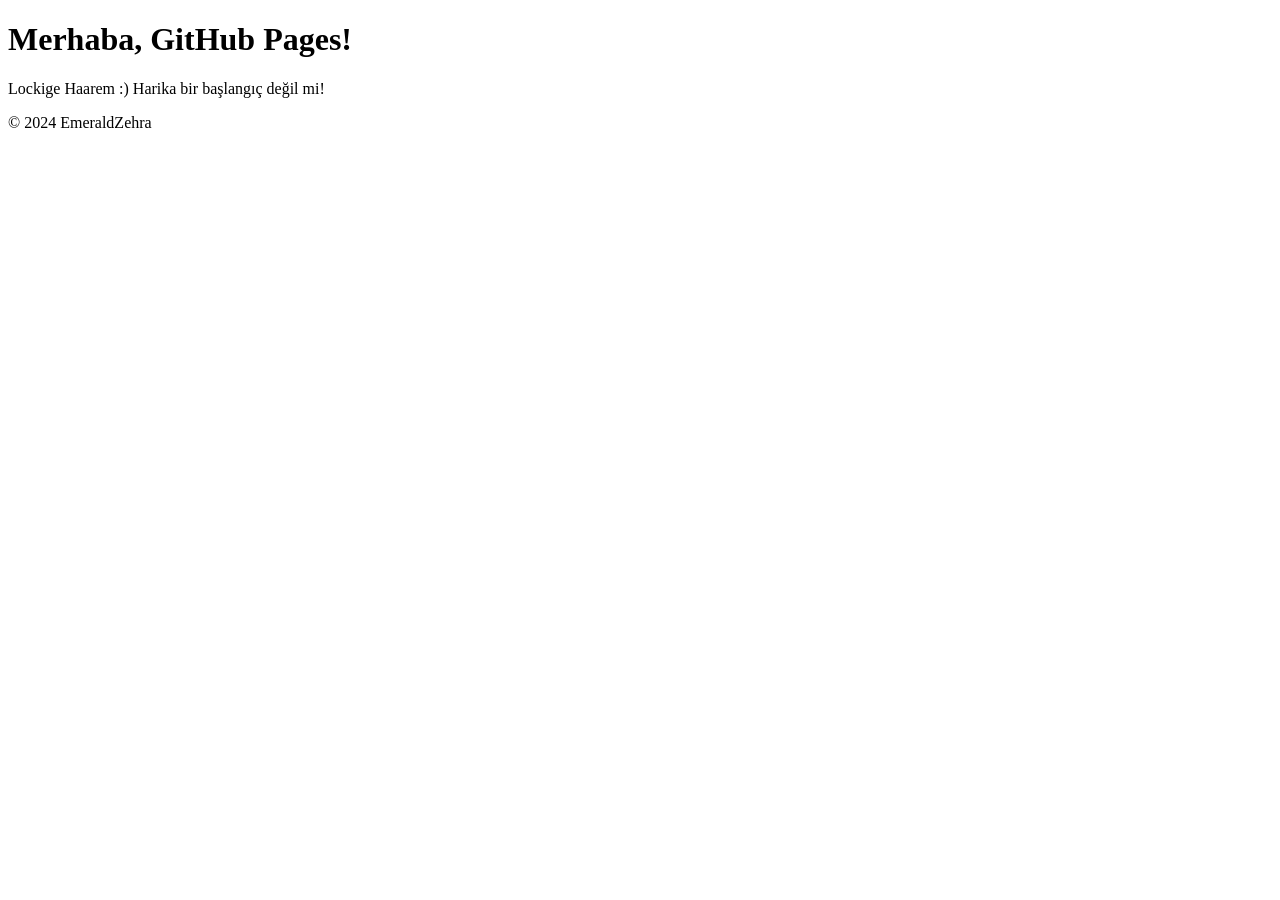
==== index.html @ 8a8b4fed "index.html" ====
<!DOCTYPE html>
<html lang="en">
<head>
    <meta charset="UTF-8">
    <meta name="viewport" content="width=device-width, initial-scale=1.0">
    <title>Hoş Geldiniz</title>
</head>
<body>
    <header>
        <h1>Merhaba, GitHub Pages!</h1>
    </header>
    <main>
        <p>Lockige Haarem :) Harika bir başlangıç değil mi!</p>
    </main>
    <footer>
        <p>&copy; 2024 EmeraldZehra</p>
    </footer>
</body>
</html>
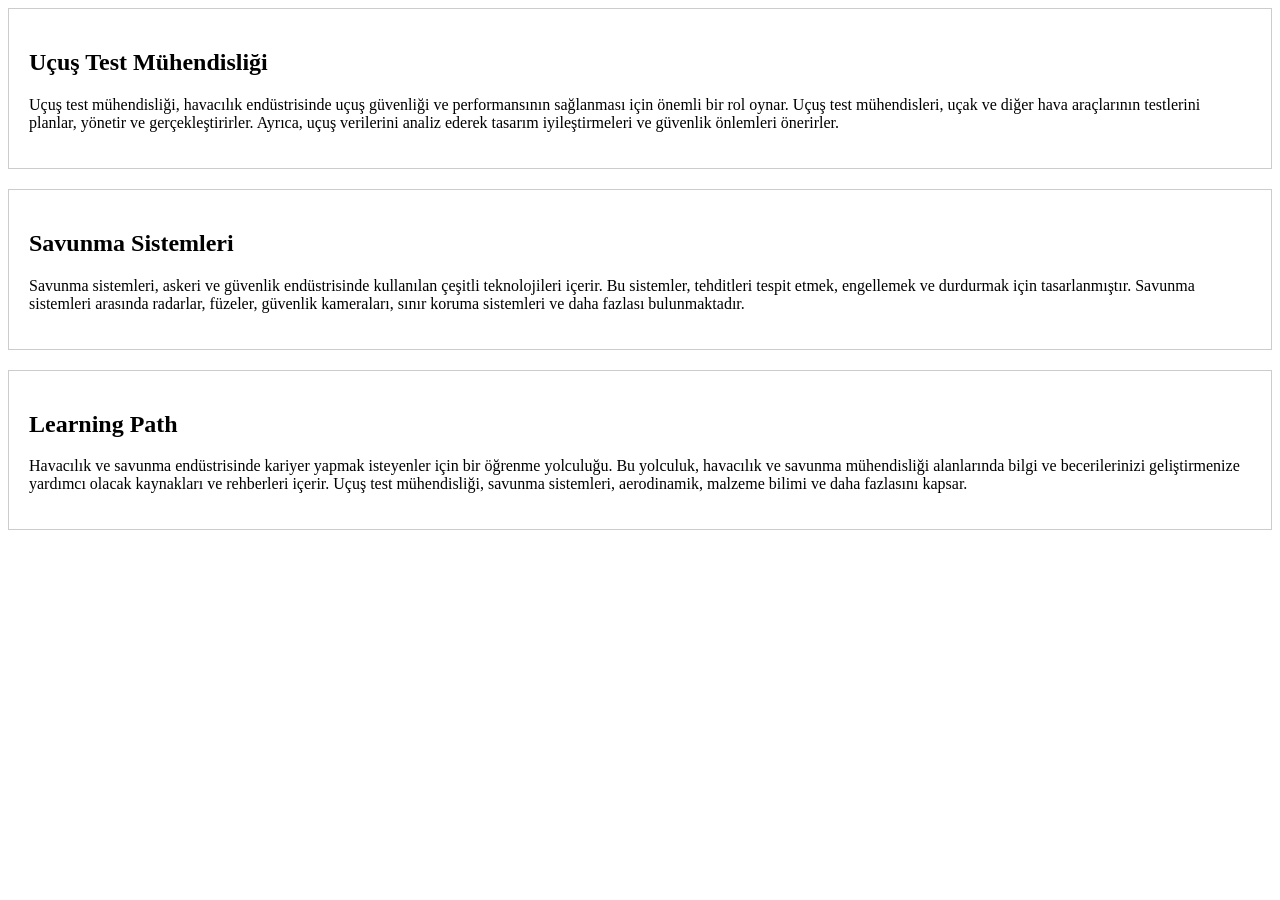
==== commit d842fda4: "index.html" ====
--- a/index.html
+++ b/index.html
@@ -3,18 +3,29 @@
 <head>
     <meta charset="UTF-8">
     <meta name="viewport" content="width=device-width, initial-scale=1.0">
-    <title>Hoş Geldiniz</title>
+    <title>Learning Path</title>
+    <style>
+        /* Stil seçenekleri buraya eklenebilir */
+        .section {
+            padding: 20px;
+            border: 1px solid #ccc;
+            margin-bottom: 20px;
+        }
+    </style>
 </head>
 <body>
-    <header>
-        <h1>Merhaba, GitHub Pages!</h1>
-    </header>
-    <main>
-        <p>Lockige Haarem :) Harika bir başlangıç değil mi!</p>
-    </main>
-    <footer>
-        <p>&copy; 2024 EmeraldZehra</p>
-    </footer>
+    <div class="section">
+        <h2>Uçuş Test Mühendisliği</h2>
+        <p>Uçuş test mühendisliği, havacılık endüstrisinde uçuş güvenliği ve performansının sağlanması için önemli bir rol oynar. Uçuş test mühendisleri, uçak ve diğer hava araçlarının testlerini planlar, yönetir ve gerçekleştirirler. Ayrıca, uçuş verilerini analiz ederek tasarım iyileştirmeleri ve güvenlik önlemleri önerirler.</p>
+    </div>
+    <div class="section">
+        <h2>Savunma Sistemleri</h2>
+        <p>Savunma sistemleri, askeri ve güvenlik endüstrisinde kullanılan çeşitli teknolojileri içerir. Bu sistemler, tehditleri tespit etmek, engellemek ve durdurmak için tasarlanmıştır. Savunma sistemleri arasında radarlar, füzeler, güvenlik kameraları, sınır koruma sistemleri ve daha fazlası bulunmaktadır.</p>
+    </div>
+    <div class="section">
+        <h2>Learning Path</h2>
+        <p>Havacılık ve savunma endüstrisinde kariyer yapmak isteyenler için bir öğrenme yolculuğu. Bu yolculuk, havacılık ve savunma mühendisliği alanlarında bilgi ve becerilerinizi geliştirmenize yardımcı olacak kaynakları ve rehberleri içerir. Uçuş test mühendisliği, savunma sistemleri, aerodinamik, malzeme bilimi ve daha fazlasını kapsar.</p>
+    </div>
 </body>
 </html>
 
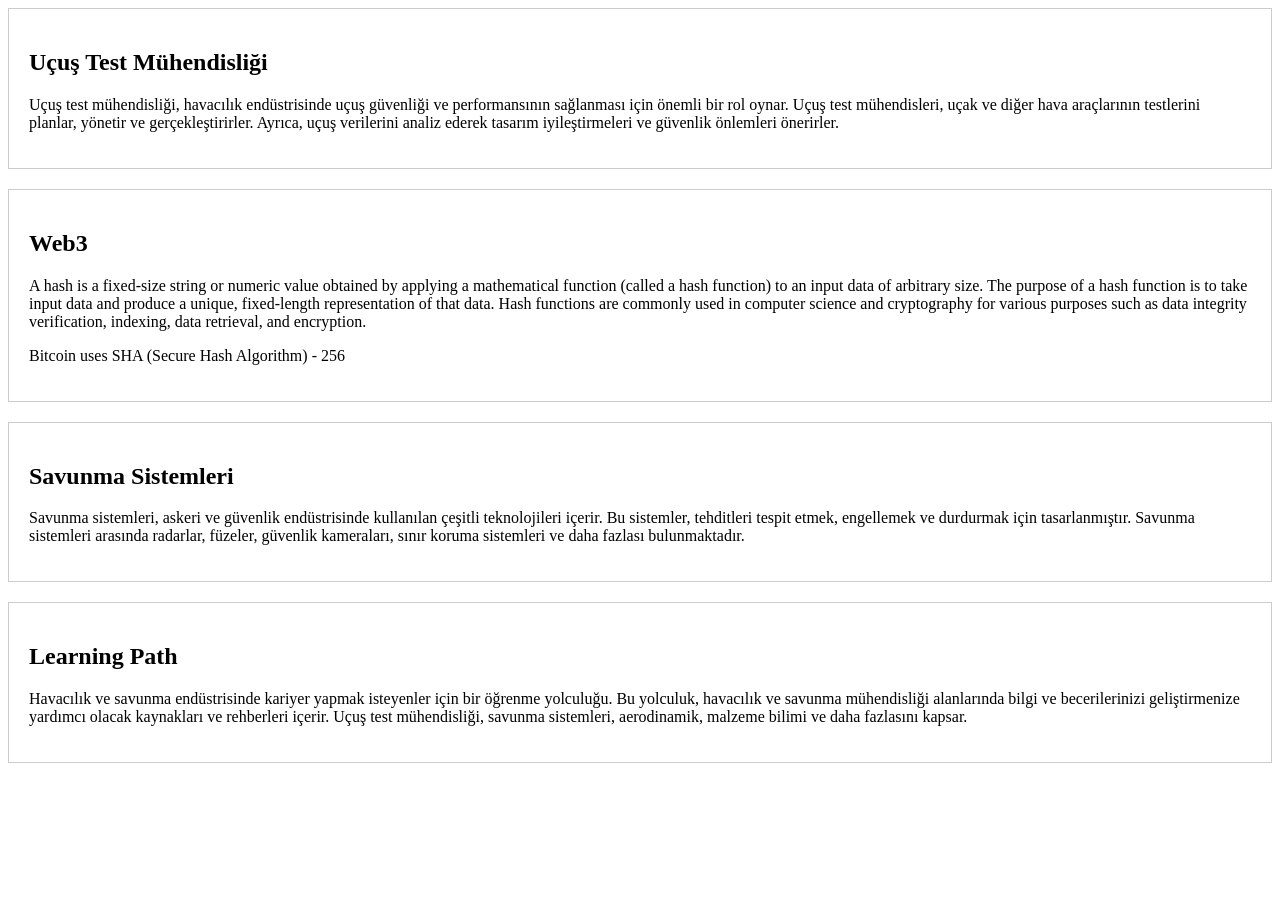
==== commit 8159ff3d: "index.html" ====
--- a/index.html
+++ b/index.html
@@ -19,6 +19,11 @@
         <p>Uçuş test mühendisliği, havacılık endüstrisinde uçuş güvenliği ve performansının sağlanması için önemli bir rol oynar. Uçuş test mühendisleri, uçak ve diğer hava araçlarının testlerini planlar, yönetir ve gerçekleştirirler. Ayrıca, uçuş verilerini analiz ederek tasarım iyileştirmeleri ve güvenlik önlemleri önerirler.</p>
     </div>
     <div class="section">
+        <h2>Web3</h2>
+        <p>A hash is a fixed-size string or numeric value obtained by applying a mathematical function (called a hash function) to an input data of arbitrary size. The purpose of a hash function is to take input data and produce a unique, fixed-length representation of that data. Hash functions are commonly used in computer science and cryptography for various purposes such as data integrity verification, indexing, data retrieval, and encryption. </p>
+        <p> Bitcoin uses SHA (Secure Hash Algorithm) - 256 <p>
+    </div>
+    <div class="section">
         <h2>Savunma Sistemleri</h2>
         <p>Savunma sistemleri, askeri ve güvenlik endüstrisinde kullanılan çeşitli teknolojileri içerir. Bu sistemler, tehditleri tespit etmek, engellemek ve durdurmak için tasarlanmıştır. Savunma sistemleri arasında radarlar, füzeler, güvenlik kameraları, sınır koruma sistemleri ve daha fazlası bulunmaktadır.</p>
     </div>
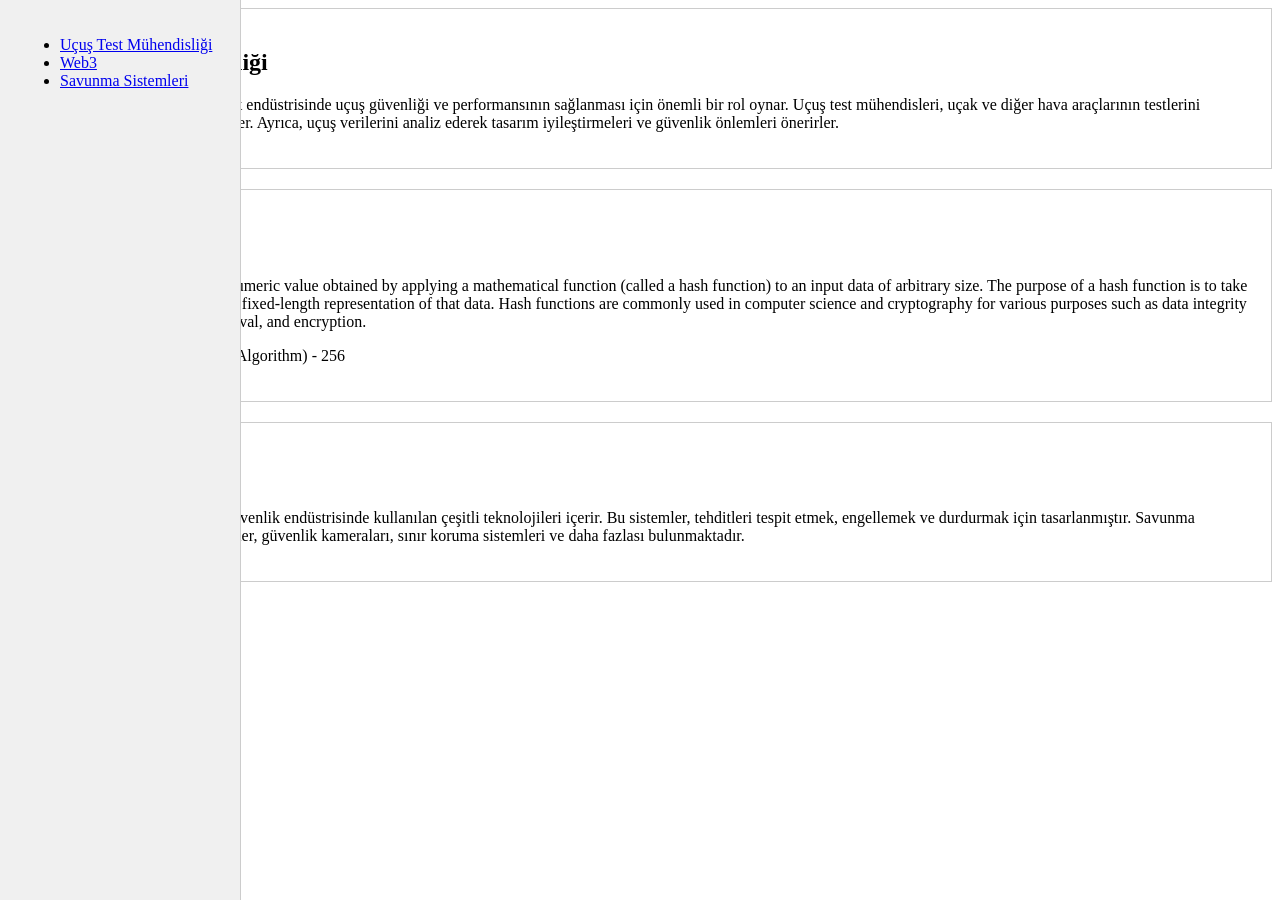
==== commit 888665a5: "index.html" ====
--- a/index.html
+++ b/index.html
@@ -11,26 +11,41 @@
             border: 1px solid #ccc;
             margin-bottom: 20px;
         }
+        #menu {
+            position: fixed;
+            top: 0;
+            left: 0;
+            width: 200px;
+            padding: 20px;
+            background-color: #f0f0f0;
+            border-right: 1px solid #ccc;
+            height: 100%;
+            overflow-y: auto;
+        }
     </style>
 </head>
 <body>
-    <div class="section">
-        <h2>Uçuş Test Mühendisliği</h2>
-        <p>Uçuş test mühendisliği, havacılık endüstrisinde uçuş güvenliği ve performansının sağlanması için önemli bir rol oynar. Uçuş test mühendisleri, uçak ve diğer hava araçlarının testlerini planlar, yönetir ve gerçekleştirirler. Ayrıca, uçuş verilerini analiz ederek tasarım iyileştirmeleri ve güvenlik önlemleri önerirler.</p>
+    <div id="menu">
+        <ul>
+            <li><a href="#flight-test">Uçuş Test Mühendisliği</a></li>
+            <li><a href="#web3">Web3</a></li>
+            <li><a href="#defense-systems">Savunma Sistemleri</a></li>
+        </ul>
     </div>
-    <div class="section">
-        <h2>Web3</h2>
-        <p>A hash is a fixed-size string or numeric value obtained by applying a mathematical function (called a hash function) to an input data of arbitrary size. The purpose of a hash function is to take input data and produce a unique, fixed-length representation of that data. Hash functions are commonly used in computer science and cryptography for various purposes such as data integrity verification, indexing, data retrieval, and encryption. </p>
-        <p> Bitcoin uses SHA (Secure Hash Algorithm) - 256 <p>
-    </div>
-    <div class="section">
-        <h2>Savunma Sistemleri</h2>
-        <p>Savunma sistemleri, askeri ve güvenlik endüstrisinde kullanılan çeşitli teknolojileri içerir. Bu sistemler, tehditleri tespit etmek, engellemek ve durdurmak için tasarlanmıştır. Savunma sistemleri arasında radarlar, füzeler, güvenlik kameraları, sınır koruma sistemleri ve daha fazlası bulunmaktadır.</p>
-    </div>
-    <div class="section">
-        <h2>Learning Path</h2>
-        <p>Havacılık ve savunma endüstrisinde kariyer yapmak isteyenler için bir öğrenme yolculuğu. Bu yolculuk, havacılık ve savunma mühendisliği alanlarında bilgi ve becerilerinizi geliştirmenize yardımcı olacak kaynakları ve rehberleri içerir. Uçuş test mühendisliği, savunma sistemleri, aerodinamik, malzeme bilimi ve daha fazlasını kapsar.</p>
+    <div id="content">
+        <div id="flight-test" class="section">
+            <h2>Uçuş Test Mühendisliği</h2>
+            <p>Uçuş test mühendisliği, havacılık endüstrisinde uçuş güvenliği ve performansının sağlanması için önemli bir rol oynar. Uçuş test mühendisleri, uçak ve diğer hava araçlarının testlerini planlar, yönetir ve gerçekleştirirler. Ayrıca, uçuş verilerini analiz ederek tasarım iyileştirmeleri ve güvenlik önlemleri önerirler.</p>
+        </div>
+        <div id="web3" class="section">
+            <h2>Web3</h2>
+            <p>A hash is a fixed-size string or numeric value obtained by applying a mathematical function (called a hash function) to an input data of arbitrary size. The purpose of a hash function is to take input data and produce a unique, fixed-length representation of that data. Hash functions are commonly used in computer science and cryptography for various purposes such as data integrity verification, indexing, data retrieval, and encryption. </p>
+            <p> Bitcoin uses SHA (Secure Hash Algorithm) - 256 <p>
+        </div>
+        <div id="defense-systems" class="section">
+            <h2>Savunma Sistemleri</h2>
+            <p>Savunma sistemleri, askeri ve güvenlik endüstrisinde kullanılan çeşitli teknolojileri içerir. Bu sistemler, tehditleri tespit etmek, engellemek ve durdurmak için tasarlanmıştır. Savunma sistemleri arasında radarlar, füzeler, güvenlik kameraları, sınır koruma sistemleri ve daha fazlası bulunmaktadır.</p>
+        </div>
     </div>
 </body>
 </html>
-
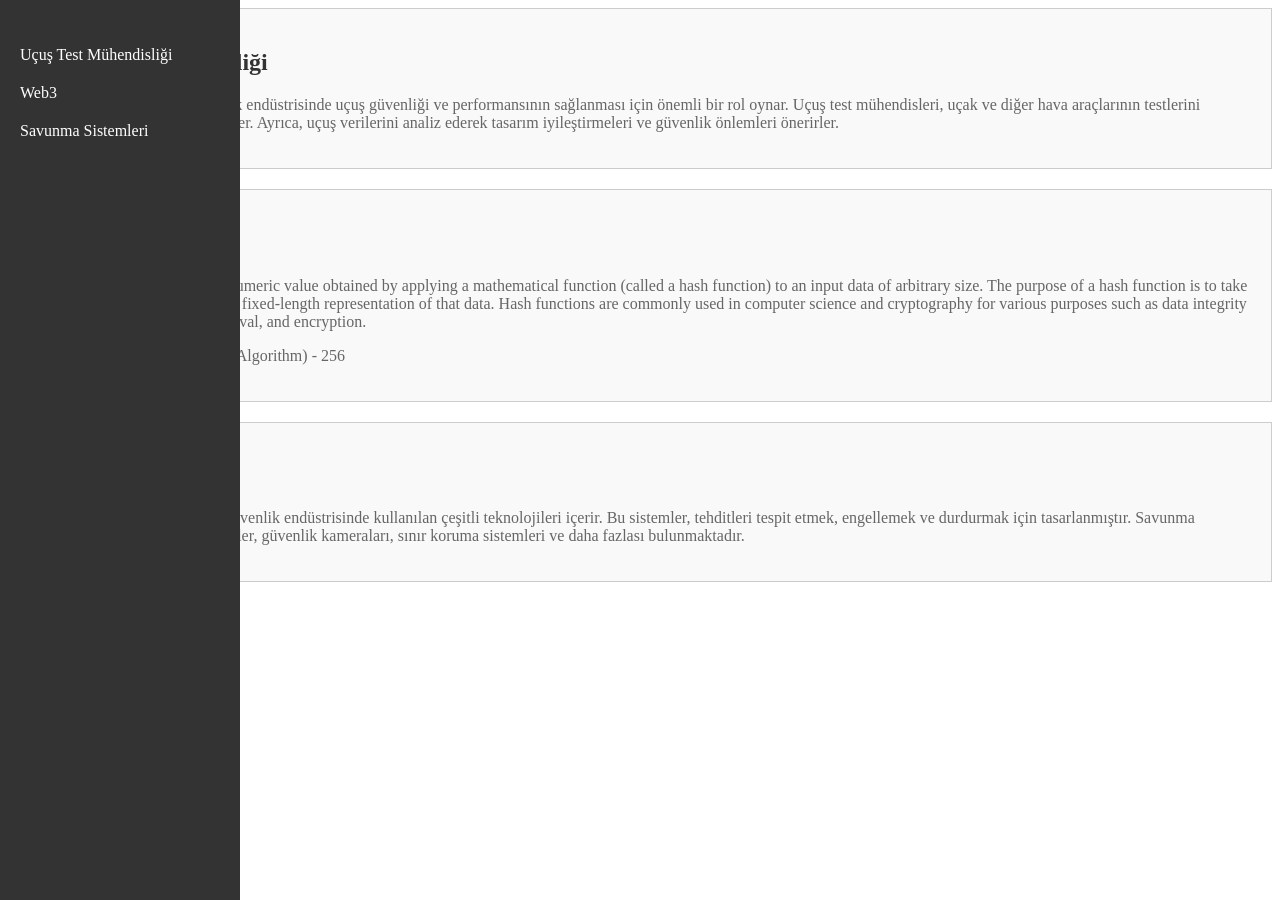
==== commit 7229cbe4: "index.html" ====
--- a/index.html
+++ b/index.html
@@ -5,22 +5,45 @@
     <meta name="viewport" content="width=device-width, initial-scale=1.0">
     <title>Learning Path</title>
     <style>
-        /* Stil seçenekleri buraya eklenebilir */
-        .section {
-            padding: 20px;
-            border: 1px solid #ccc;
-            margin-bottom: 20px;
-        }
+        /* Styles for the Menu */
         #menu {
             position: fixed;
             top: 0;
             left: 0;
             width: 200px;
             padding: 20px;
-            background-color: #f0f0f0;
-            border-right: 1px solid #ccc;
+            background-color: #333; /* Dark background color */
+            color: #fff; /* White text color */
             height: 100%;
             overflow-y: auto;
+        }
+        #menu ul {
+            list-style-type: none; /* Remove bullets from the list */
+            padding: 0;
+        }
+        #menu ul li a {
+            color: #fff; /* White text color for menu links */
+            text-decoration: none; /* Remove underline from links */
+            display: block;
+            padding: 10px 0;
+            transition: background-color 0.3s ease;
+        }
+        #menu ul li a:hover {
+            background-color: #555; /* Darker background color on hover */
+        }
+
+        /* Styles for the Content Sections */
+        .section {
+            padding: 20px;
+            border: 1px solid #ccc;
+            margin-bottom: 20px;
+            background-color: #f9f9f9; /* Light background color */
+        }
+        .section h2 {
+            color: #333; /* Dark text color for section titles */
+        }
+        .section p {
+            color: #666; /* Medium gray text color for paragraphs */
         }
     </style>
 </head>
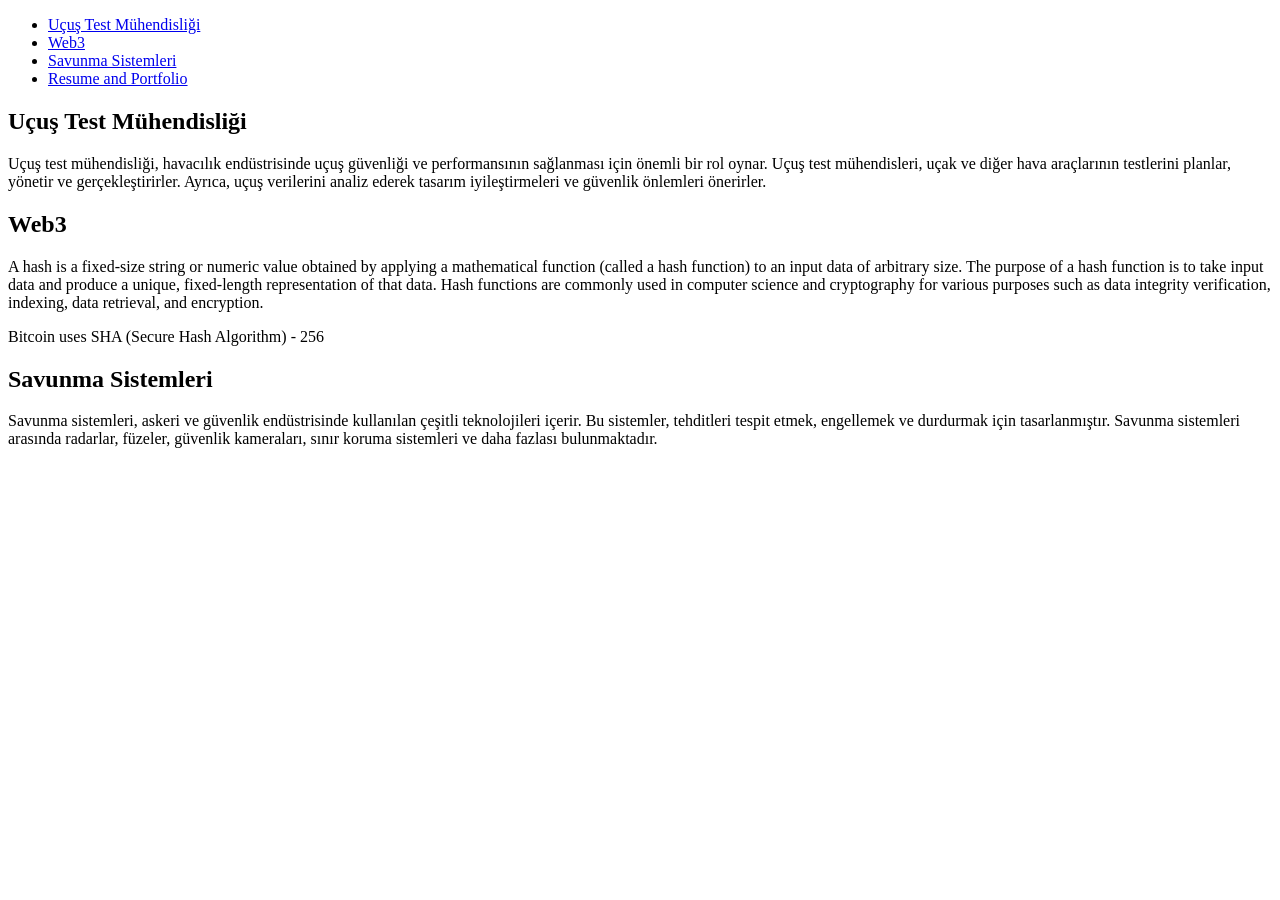
==== commit 7489699d: "Update index.html" ====
--- a/index.html
+++ b/index.html
@@ -4,48 +4,6 @@
     <meta charset="UTF-8">
     <meta name="viewport" content="width=device-width, initial-scale=1.0">
     <title>Learning Path</title>
-    <style>
-        /* Styles for the Menu */
-        #menu {
-            position: fixed;
-            top: 0;
-            left: 0;
-            width: 200px;
-            padding: 20px;
-            background-color: #333; /* Dark background color */
-            color: #fff; /* White text color */
-            height: 100%;
-            overflow-y: auto;
-        }
-        #menu ul {
-            list-style-type: none; /* Remove bullets from the list */
-            padding: 0;
-        }
-        #menu ul li a {
-            color: #fff; /* White text color for menu links */
-            text-decoration: none; /* Remove underline from links */
-            display: block;
-            padding: 10px 0;
-            transition: background-color 0.3s ease;
-        }
-        #menu ul li a:hover {
-            background-color: #555; /* Darker background color on hover */
-        }
-
-        /* Styles for the Content Sections */
-        .section {
-            padding: 20px;
-            border: 1px solid #ccc;
-            margin-bottom: 20px;
-            background-color: #f9f9f9; /* Light background color */
-        }
-        .section h2 {
-            color: #333; /* Dark text color for section titles */
-        }
-        .section p {
-            color: #666; /* Medium gray text color for paragraphs */
-        }
-    </style>
 </head>
 <body>
     <div id="menu">
@@ -53,6 +11,7 @@
             <li><a href="#flight-test">Uçuş Test Mühendisliği</a></li>
             <li><a href="#web3">Web3</a></li>
             <li><a href="#defense-systems">Savunma Sistemleri</a></li>
+            <li><a link href="resume&portfolio"> Resume and Portfolio</a></li>
         </ul>
     </div>
     <div id="content">
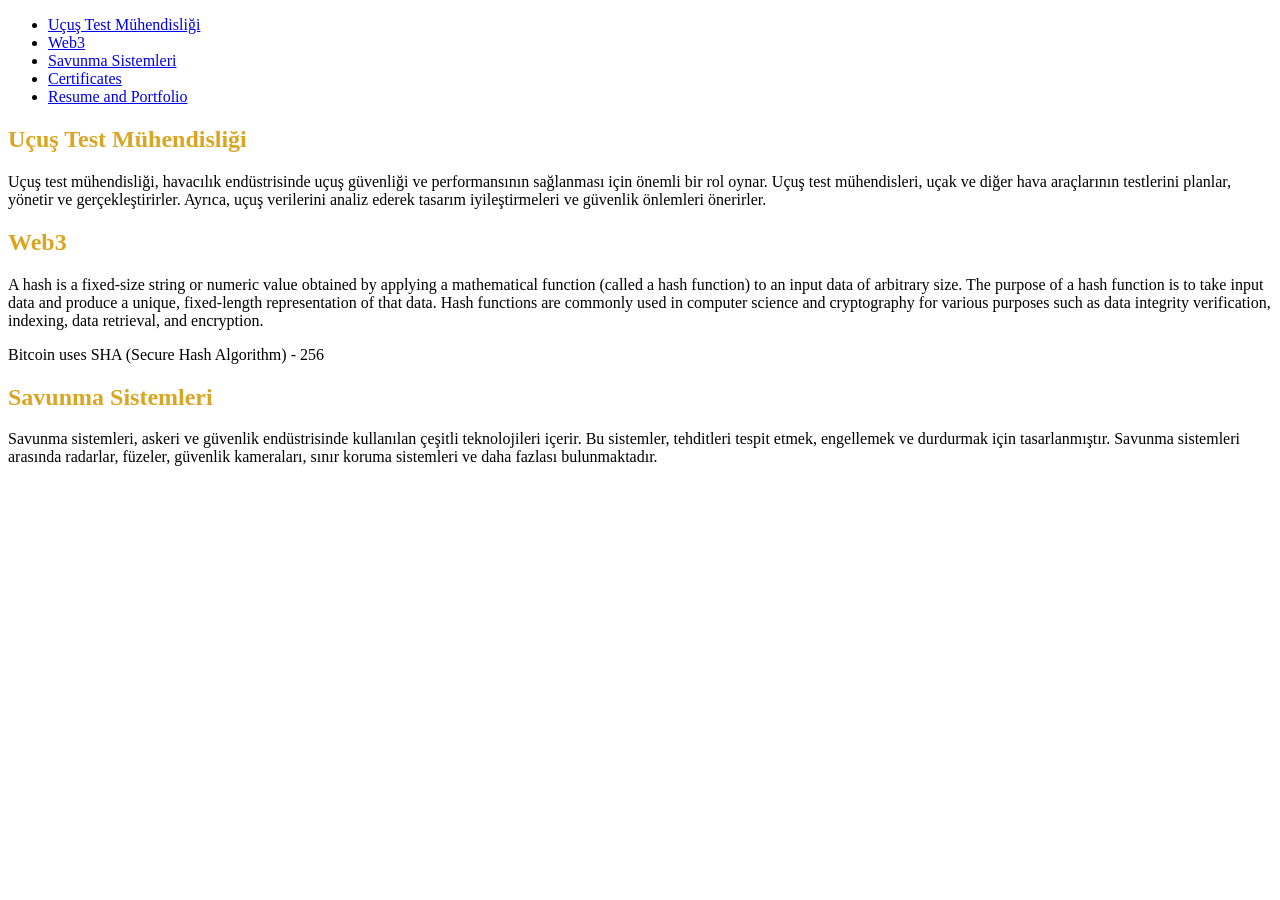
==== commit d39a0196: "index.html" ====
--- a/index.html
+++ b/index.html
@@ -4,27 +4,39 @@
     <meta charset="UTF-8">
     <meta name="viewport" content="width=device-width, initial-scale=1.0">
     <title>Learning Path</title>
+
+    <link rel="stylesheet" href="style.css">
 </head>
+
 <body>
     <div id="menu">
         <ul>
             <li><a href="#flight-test">Uçuş Test Mühendisliği</a></li>
             <li><a href="#web3">Web3</a></li>
             <li><a href="#defense-systems">Savunma Sistemleri</a></li>
-            <li><a link href="resume&portfolio"> Resume and Portfolio</a></li>
+
+            <!-- YENİ EKLENEN LİNK (sertifikalar sayfasına yönlendirme) -->
+            <li><a href="certificates.html">Certificates</a></li>
+
+            <!-- Senin mevcut link hatalıydı, "link" attribute açıktı -->
+            <li><a href="resume&portfolio.html">Resume and Portfolio</a></li>
         </ul>
     </div>
+
     <div id="content">
-        <div id="flight-test" class="section">
+        <div id="flight-test" class="section_1">
             <h2>Uçuş Test Mühendisliği</h2>
             <p>Uçuş test mühendisliği, havacılık endüstrisinde uçuş güvenliği ve performansının sağlanması için önemli bir rol oynar. Uçuş test mühendisleri, uçak ve diğer hava araçlarının testlerini planlar, yönetir ve gerçekleştirirler. Ayrıca, uçuş verilerini analiz ederek tasarım iyileştirmeleri ve güvenlik önlemleri önerirler.</p>
         </div>
-        <div id="web3" class="section">
+
+        <div id="web3" class="section_2">
             <h2>Web3</h2>
-            <p>A hash is a fixed-size string or numeric value obtained by applying a mathematical function (called a hash function) to an input data of arbitrary size. The purpose of a hash function is to take input data and produce a unique, fixed-length representation of that data. Hash functions are commonly used in computer science and cryptography for various purposes such as data integrity verification, indexing, data retrieval, and encryption. </p>
-            <p> Bitcoin uses SHA (Secure Hash Algorithm) - 256 <p>
+            <p>A hash is a fixed-size string or numeric value obtained by applying a mathematical function (called a hash function) to an input data of arbitrary size. The purpose of a hash function is to take input data and produce a unique, fixed-length representation of that data. Hash functions are commonly used in computer science and cryptography for various purposes such as data integrity verification, indexing, data retrieval, and encryption.</p>
+
+            <p>Bitcoin uses SHA (Secure Hash Algorithm) - 256</p>
         </div>
-        <div id="defense-systems" class="section">
+
+        <div id="defense-systems" class="section_3">
             <h2>Savunma Sistemleri</h2>
             <p>Savunma sistemleri, askeri ve güvenlik endüstrisinde kullanılan çeşitli teknolojileri içerir. Bu sistemler, tehditleri tespit etmek, engellemek ve durdurmak için tasarlanmıştır. Savunma sistemleri arasında radarlar, füzeler, güvenlik kameraları, sınır koruma sistemleri ve daha fazlası bulunmaktadır.</p>
         </div>
--- a/style.css
+++ b/style.css
@@ -0,0 +1,7 @@
+h1 {
+    color: green;
+}
+
+h2 {
+    color: goldenrod;
+}
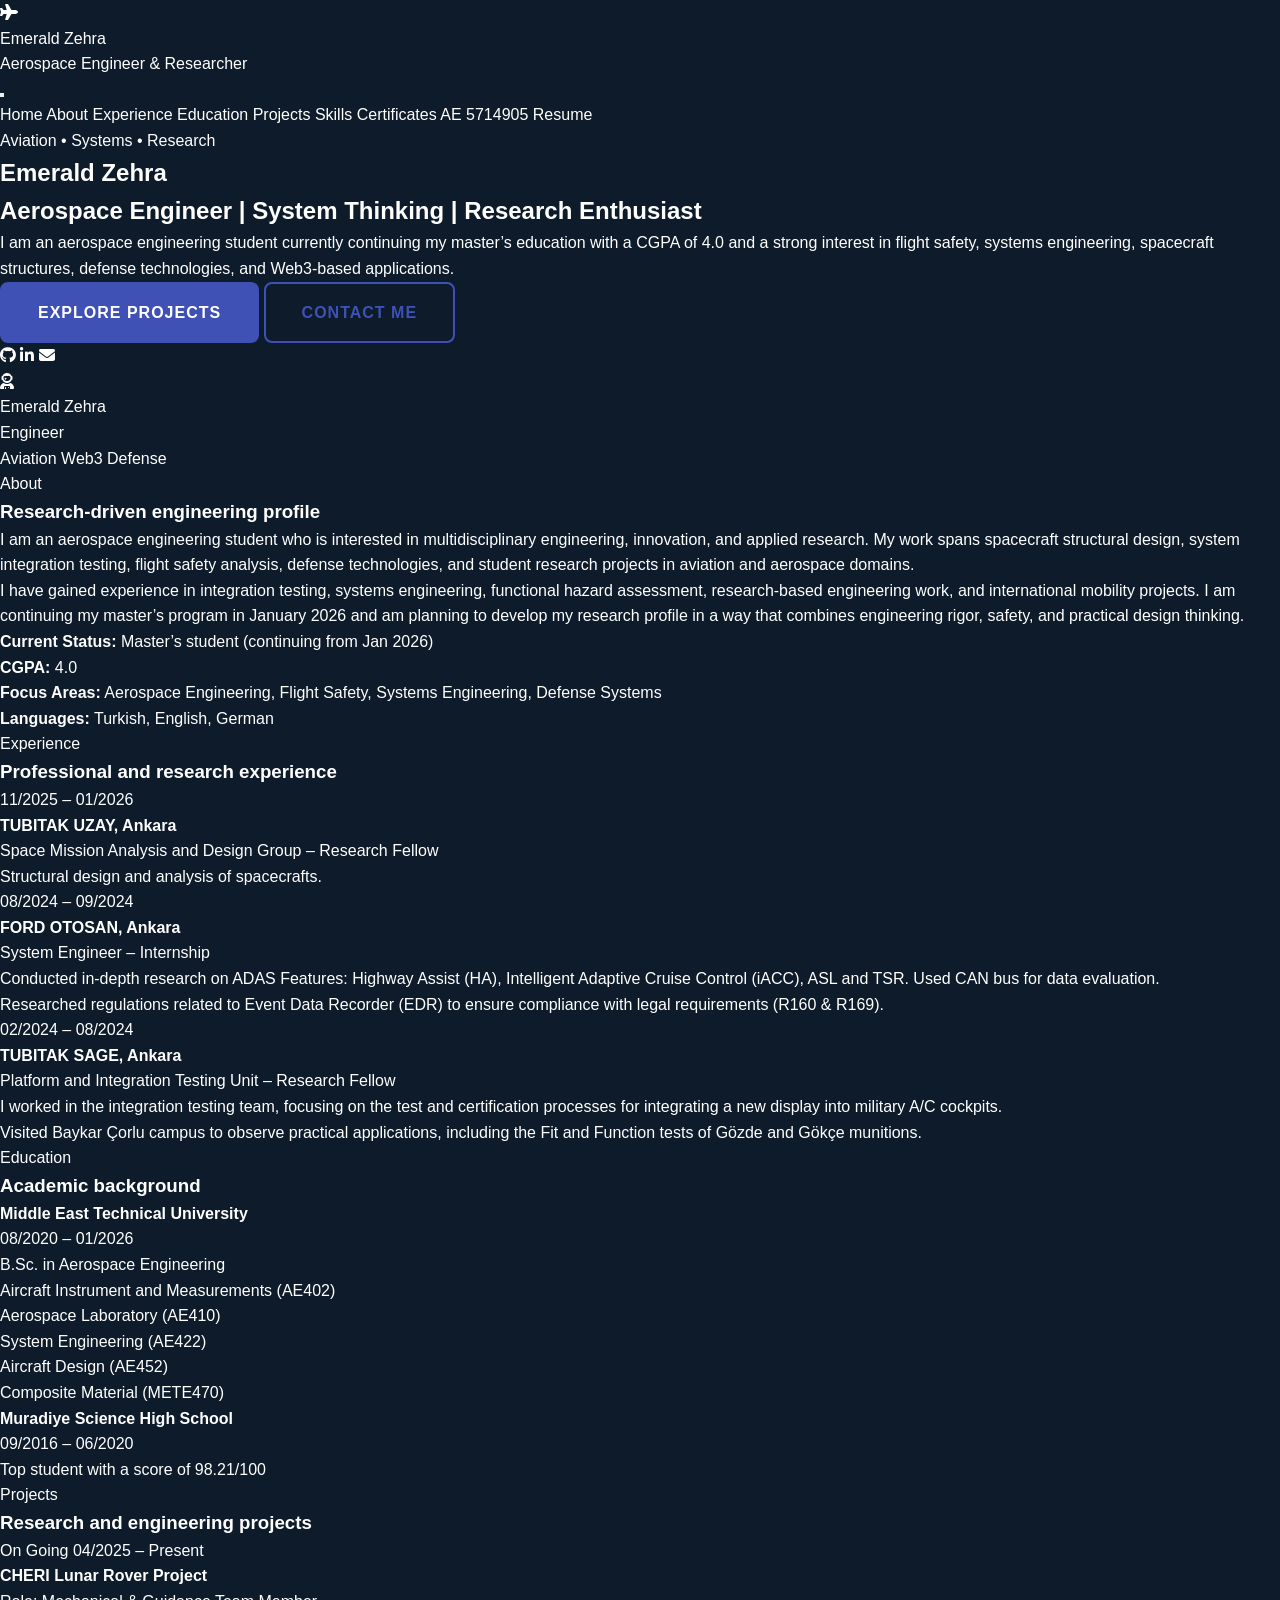
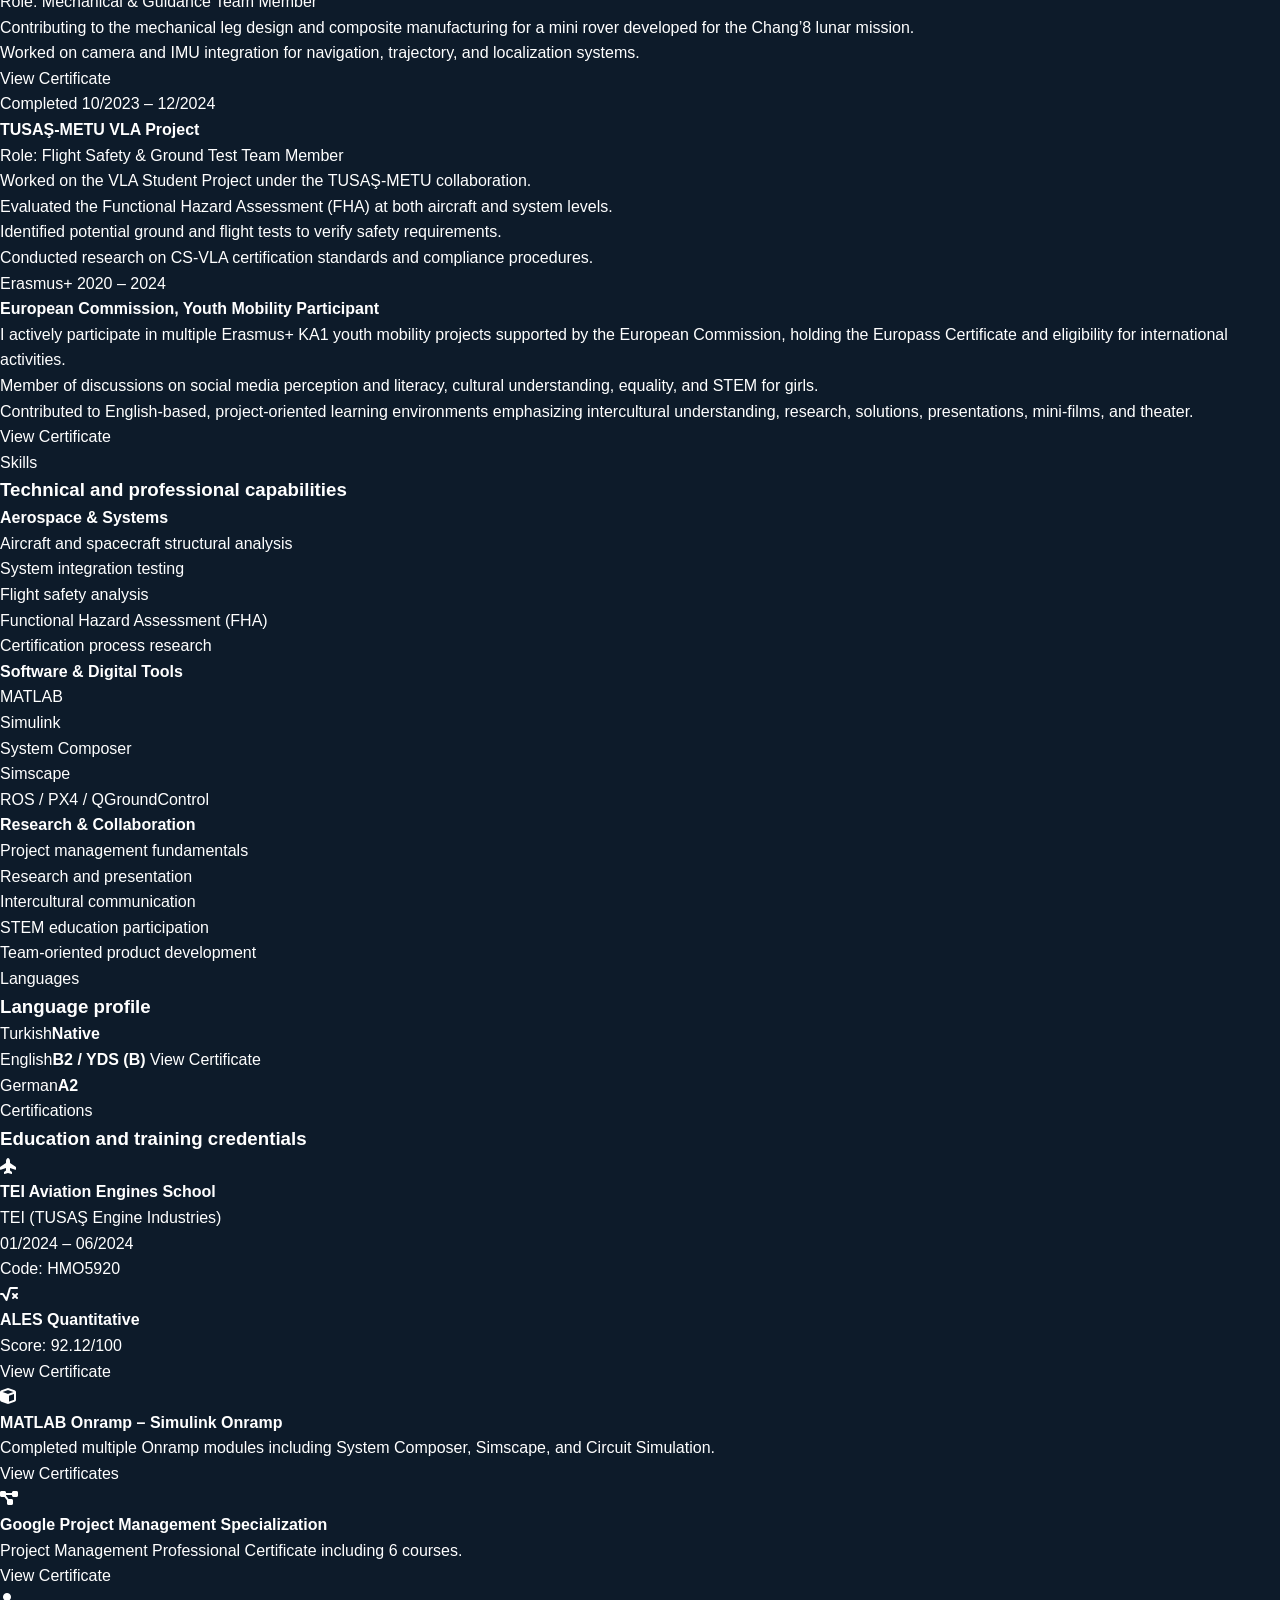
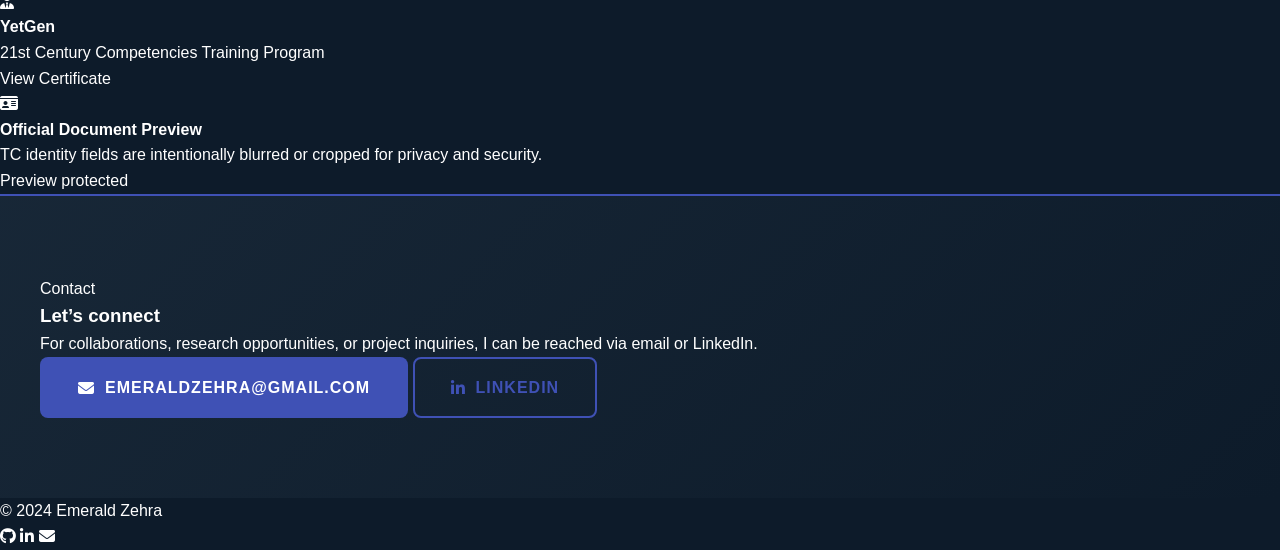
==== commit 985001c5: "Ana sayfa CV/portfolio içeriğiyle güncellendi" ====
--- a/index.html
+++ b/index.html
@@ -1,45 +1,380 @@
 <!DOCTYPE html>
 <html lang="en">
 <head>
-    <meta charset="UTF-8">
-    <meta name="viewport" content="width=device-width, initial-scale=1.0">
-    <title>Learning Path</title>
-
-    <link rel="stylesheet" href="style.css">
+    <meta charset="UTF-8" />
+    <meta name="viewport" content="width=device-width, initial-scale=1.0" />
+    <title>Emerald Zehra | Aerospace Engineer</title>
+    <meta name="description" content="Emerald Zehra portfolio and resume website for aerospace engineering, Web3, and defense systems." />
+    <link rel="stylesheet" href="style.css" />
+    <link rel="preconnect" href="https://fonts.googleapis.com" />
+    <link rel="preconnect" href="https://fonts.gstatic.com" crossorigin />
+    <link href="https://fonts.googleapis.com/css2?family=Inter:wght@400;500;600;700;800&display=swap" rel="stylesheet" />
+    <link rel="stylesheet" href="https://cdnjs.cloudflare.com/ajax/libs/font-awesome/6.5.2/css/all.min.css" />
 </head>
-
 <body>
-    <div id="menu">
-        <ul>
-            <li><a href="#flight-test">Uçuş Test Mühendisliği</a></li>
-            <li><a href="#web3">Web3</a></li>
-            <li><a href="#defense-systems">Savunma Sistemleri</a></li>
-
-            <!-- YENİ EKLENEN LİNK (sertifikalar sayfasına yönlendirme) -->
-            <li><a href="certificates.html">Certificates</a></li>
-
-            <!-- Senin mevcut link hatalıydı, "link" attribute açıktı -->
-            <li><a href="resume&portfolio.html">Resume and Portfolio</a></li>
-        </ul>
-    </div>
-
-    <div id="content">
-        <div id="flight-test" class="section_1">
-            <h2>Uçuş Test Mühendisliği</h2>
-            <p>Uçuş test mühendisliği, havacılık endüstrisinde uçuş güvenliği ve performansının sağlanması için önemli bir rol oynar. Uçuş test mühendisleri, uçak ve diğer hava araçlarının testlerini planlar, yönetir ve gerçekleştirirler. Ayrıca, uçuş verilerini analiz ederek tasarım iyileştirmeleri ve güvenlik önlemleri önerirler.</p>
+    <header class="site-header">
+        <div class="container header-inner">
+            <div class="brand-wrap">
+                <div class="brand-icon"><i class="fa-solid fa-plane"></i></div>
+                <div>
+                    <div class="brand-name">Emerald Zehra</div>
+                    <div class="brand-tag">Aerospace Engineer & Researcher</div>
+                </div>
+            </div>
+
+            <button class="mobile-menu" aria-label="Open menu">
+                <span></span>
+                <span></span>
+                <span></span>
+            </button>
+
+            <nav class="main-nav">
+                <a href="#home">Home</a>
+                <a href="#about">About</a>
+                <a href="#experience">Experience</a>
+                <a href="#education">Education</a>
+                <a href="#projects">Projects</a>
+                <a href="#skills">Skills</a>
+                <a href="#certificates">Certificates</a>
+                <a href="course-notes.html">AE 5714905</a>
+                <a href="resume.html">Resume</a>
+            </nav>
         </div>
-
-        <div id="web3" class="section_2">
-            <h2>Web3</h2>
-            <p>A hash is a fixed-size string or numeric value obtained by applying a mathematical function (called a hash function) to an input data of arbitrary size. The purpose of a hash function is to take input data and produce a unique, fixed-length representation of that data. Hash functions are commonly used in computer science and cryptography for various purposes such as data integrity verification, indexing, data retrieval, and encryption.</p>
-
-            <p>Bitcoin uses SHA (Secure Hash Algorithm) - 256</p>
+    </header>
+
+    <main id="home">
+        <section class="hero">
+            <div class="container hero-grid">
+                <div class="hero-copy">
+                    <p class="eyebrow">Aviation • Systems • Research</p>
+                    <h1>Emerald Zehra</h1>
+                    <h2>Aerospace Engineer | System Thinking | Research Enthusiast</h2>
+                    <p>
+                        I am an aerospace engineering student currently continuing my master’s education with a CGPA of 4.0 and a strong interest in flight safety, systems engineering, spacecraft structures, defense technologies, and Web3-based applications.
+                    </p>
+                    <div class="cta-row">
+                        <a class="btn btn-primary" href="#projects">Explore Projects</a>
+                        <a class="btn btn-secondary" href="#contact">Contact Me</a>
+                    </div>
+                    <div class="social-row">
+                        <a href="https://github.com/" target="_blank" aria-label="GitHub"><i class="fa-brands fa-github"></i></a>
+                        <a href="https://www.linkedin.com/in/fzy" target="_blank" aria-label="LinkedIn"><i class="fa-brands fa-linkedin-in"></i></a>
+                        <a href="mailto:emeraldzehra@gmail.com" aria-label="Email"><i class="fa-solid fa-envelope"></i></a>
+                    </div>
+                </div>
+
+                <div class="hero-card-wrap">
+                    <div class="hero-card">
+                        <div class="profile-avatar"><i class="fa-solid fa-user-astronaut"></i></div>
+                        <div class="profile-name">Emerald Zehra</div>
+                        <div class="profile-role">Engineer</div>
+                        <div class="chip-row">
+                            <span class="chip">Aviation</span>
+                            <span class="chip">Web3</span>
+                            <span class="chip">Defense</span>
+                        </div>
+                    </div>
+                </div>
+            </div>
+        </section>
+
+        <section id="about" class="section-light">
+            <div class="container section-inner">
+                <div class="section-heading">
+                    <span class="kicker">About</span>
+                    <h3>Research-driven engineering profile</h3>
+                </div>
+                <div class="about-grid">
+                    <div>
+                        <p>
+                            I am an aerospace engineering student who is interested in multidisciplinary engineering, innovation, and applied research. My work spans spacecraft structural design, system integration testing, flight safety analysis, defense technologies, and student research projects in aviation and aerospace domains.
+                        </p>
+                        <p>
+                            I have gained experience in integration testing, systems engineering, functional hazard assessment, research-based engineering work, and international mobility projects. I am continuing my master’s program in January 2026 and am planning to develop my research profile in a way that combines engineering rigor, safety, and practical design thinking.
+                        </p>
+                    </div>
+                    <div class="mini-panel">
+                        <ul>
+                            <li><strong>Current Status:</strong> Master’s student (continuing from Jan 2026)</li>
+                            <li><strong>CGPA:</strong> 4.0</li>
+                            <li><strong>Focus Areas:</strong> Aerospace Engineering, Flight Safety, Systems Engineering, Defense Systems</li>
+                            <li><strong>Languages:</strong> Turkish, English, German</li>
+                        </ul>
+                    </div>
+                </div>
+            </div>
+        </section>
+
+        <section id="experience" class="section-dark">
+            <div class="container section-inner">
+                <div class="section-heading">
+                    <span class="kicker">Experience</span>
+                    <h3>Professional and research experience</h3>
+                </div>
+
+                <div class="timeline">
+                    <article class="timeline-item">
+                        <div class="date">11/2025 – 01/2026</div>
+                        <div class="content">
+                            <h4>TUBITAK UZAY, Ankara</h4>
+                            <p class="role">Space Mission Analysis and Design Group – Research Fellow</p>
+                            <ul>
+                                <li>Structural design and analysis of spacecrafts.</li>
+                            </ul>
+                        </div>
+                    </article>
+
+                    <article class="timeline-item">
+                        <div class="date">08/2024 – 09/2024</div>
+                        <div class="content">
+                            <h4>FORD OTOSAN, Ankara</h4>
+                            <p class="role">System Engineer – Internship</p>
+                            <ul>
+                                <li>Conducted in-depth research on ADAS Features: Highway Assist (HA), Intelligent Adaptive Cruise Control (iACC), ASL and TSR. Used CAN bus for data evaluation.</li>
+                                <li>Researched regulations related to Event Data Recorder (EDR) to ensure compliance with legal requirements (R160 &amp; R169).</li>
+                            </ul>
+                        </div>
+                    </article>
+
+                    <article class="timeline-item">
+                        <div class="date">02/2024 – 08/2024</div>
+                        <div class="content">
+                            <h4>TUBITAK SAGE, Ankara</h4>
+                            <p class="role">Platform and Integration Testing Unit – Research Fellow</p>
+                            <ul>
+                                <li>I worked in the integration testing team, focusing on the test and certification processes for integrating a new display into military A/C cockpits.</li>
+                                <li>Visited Baykar Çorlu campus to observe practical applications, including the Fit and Function tests of Gözde and Gökçe munitions.</li>
+                            </ul>
+                        </div>
+                    </article>
+                </div>
+            </div>
+        </section>
+
+        <section id="education" class="section-light">
+            <div class="container section-inner">
+                <div class="section-heading">
+                    <span class="kicker">Education</span>
+                    <h3>Academic background</h3>
+                </div>
+
+                <div class="edu-stack">
+                    <div class="edu-card">
+                        <div class="edu-header">
+                            <h4>Middle East Technical University</h4>
+                            <span>08/2020 – 01/2026</span>
+                        </div>
+                        <p class="edu-degree">B.Sc. in Aerospace Engineering</p>
+                        <ul>
+                            <li>Aircraft Instrument and Measurements (AE402)</li>
+                            <li>Aerospace Laboratory (AE410)</li>
+                            <li>System Engineering (AE422)</li>
+                            <li>Aircraft Design (AE452)</li>
+                            <li>Composite Material (METE470)</li>
+                        </ul>
+                    </div>
+
+                    <div class="edu-card">
+                        <div class="edu-header">
+                            <h4>Muradiye Science High School</h4>
+                            <span>09/2016 – 06/2020</span>
+                        </div>
+                        <p class="edu-degree">Top student with a score of 98.21/100</p>
+                    </div>
+                </div>
+            </div>
+        </section>
+
+        <section id="projects" class="section-dark">
+            <div class="container section-inner">
+                <div class="section-heading">
+                    <span class="kicker">Projects</span>
+                    <h3>Research and engineering projects</h3>
+                </div>
+
+                <div class="project-grid">
+                    <article class="project-card">
+                        <div class="project-top">
+                            <span class="project-badge">On Going</span>
+                            <span class="project-date">04/2025 – Present</span>
+                        </div>
+                        <h4>CHERI Lunar Rover Project</h4>
+                        <p class="role">Role: Mechanical &amp; Guidance Team Member</p>
+                        <ul>
+                            <li>Contributing to the mechanical leg design and composite manufacturing for a mini rover developed for the Chang’8 lunar mission.</li>
+                            <li>Worked on camera and IMU integration for navigation, trajectory, and localization systems.</li>
+                        </ul>
+                        <a href="#" class="text-link">View Certificate</a>
+                    </article>
+
+                    <article class="project-card">
+                        <div class="project-top">
+                            <span class="project-badge">Completed</span>
+                            <span class="project-date">10/2023 – 12/2024</span>
+                        </div>
+                        <h4>TUSAŞ-METU VLA Project</h4>
+                        <p class="role">Role: Flight Safety &amp; Ground Test Team Member</p>
+                        <ul>
+                            <li>Worked on the VLA Student Project under the TUSAŞ-METU collaboration.</li>
+                            <li>Evaluated the Functional Hazard Assessment (FHA) at both aircraft and system levels.</li>
+                            <li>Identified potential ground and flight tests to verify safety requirements.</li>
+                            <li>Conducted research on CS-VLA certification standards and compliance procedures.</li>
+                        </ul>
+                    </article>
+
+                    <article class="project-card">
+                        <div class="project-top">
+                            <span class="project-badge">Erasmus+</span>
+                            <span class="project-date">2020 – 2024</span>
+                        </div>
+                        <h4>European Commission, Youth Mobility Participant</h4>
+                        <ul>
+                            <li>I actively participate in multiple Erasmus+ KA1 youth mobility projects supported by the European Commission, holding the Europass Certificate and eligibility for international activities.</li>
+                            <li>Member of discussions on social media perception and literacy, cultural understanding, equality, and STEM for girls.</li>
+                            <li>Contributed to English-based, project-oriented learning environments emphasizing intercultural understanding, research, solutions, presentations, mini-films, and theater.</li>
+                        </ul>
+                        <a href="#" class="text-link">View Certificate</a>
+                    </article>
+                </div>
+            </div>
+        </section>
+
+        <section id="skills" class="section-light">
+            <div class="container section-inner">
+                <div class="section-heading">
+                    <span class="kicker">Skills</span>
+                    <h3>Technical and professional capabilities</h3>
+                </div>
+
+                <div class="skill-columns">
+                    <div class="skill-block">
+                        <h4>Aerospace &amp; Systems</h4>
+                        <ul>
+                            <li>Aircraft and spacecraft structural analysis</li>
+                            <li>System integration testing</li>
+                            <li>Flight safety analysis</li>
+                            <li>Functional Hazard Assessment (FHA)</li>
+                            <li>Certification process research</li>
+                        </ul>
+                    </div>
+
+                    <div class="skill-block">
+                        <h4>Software &amp; Digital Tools</h4>
+                        <ul>
+                            <li>MATLAB</li>
+                            <li>Simulink</li>
+                            <li>System Composer</li>
+                            <li>Simscape</li>
+                            <li>ROS / PX4 / QGroundControl</li>
+                        </ul>
+                    </div>
+
+                    <div class="skill-block">
+                        <h4>Research &amp; Collaboration</h4>
+                        <ul>
+                            <li>Project management fundamentals</li>
+                            <li>Research and presentation</li>
+                            <li>Intercultural communication</li>
+                            <li>STEM education participation</li>
+                            <li>Team-oriented product development</li>
+                        </ul>
+                    </div>
+                </div>
+            </div>
+        </section>
+
+        <section id="languages" class="section-dark">
+            <div class="container section-inner small-box">
+                <div class="section-heading">
+                    <span class="kicker">Languages</span>
+                    <h3>Language profile</h3>
+                </div>
+                <div class="language-list">
+                    <div class="language-item"><span>Turkish</span><strong>Native</strong></div>
+                    <div class="language-item"><span>English</span><strong>B2 / YDS (B)</strong> <a href="#" class="text-link">View Certificate</a></div>
+                    <div class="language-item"><span>German</span><strong>A2</strong></div>
+                </div>
+            </div>
+        </section>
+
+        <section id="certificates" class="section-light">
+            <div class="container section-inner">
+                <div class="section-heading">
+                    <span class="kicker">Certifications</span>
+                    <h3>Education and training credentials</h3>
+                </div>
+
+                <div class="cert-grid">
+                    <article class="cert-card">
+                        <div class="cert-icon"><i class="fa-solid fa-plane-up"></i></div>
+                        <h4>TEI Aviation Engines School</h4>
+                        <p>TEI (TUSAŞ Engine Industries)</p>
+                        <span>01/2024 – 06/2024</span>
+                        <div class="cert-code">Code: HMO5920</div>
+                    </article>
+
+                    <article class="cert-card">
+                        <div class="cert-icon"><i class="fa-solid fa-square-root-variable"></i></div>
+                        <h4>ALES Quantitative</h4>
+                        <p>Score: 92.12/100</p>
+                        <a href="#" class="text-link">View Certificate</a>
+                    </article>
+
+                    <article class="cert-card">
+                        <div class="cert-icon"><i class="fa-solid fa-cube"></i></div>
+                        <h4>MATLAB Onramp – Simulink Onramp</h4>
+                        <p>Completed multiple Onramp modules including System Composer, Simscape, and Circuit Simulation.</p>
+                        <a href="#" class="text-link">View Certificates</a>
+                    </article>
+
+                    <article class="cert-card">
+                        <div class="cert-icon"><i class="fa-solid fa-diagram-project"></i></div>
+                        <h4>Google Project Management Specialization</h4>
+                        <p>Project Management Professional Certificate including 6 courses.</p>
+                        <a href="#" class="text-link">View Certificate</a>
+                    </article>
+
+                    <article class="cert-card">
+                        <div class="cert-icon"><i class="fa-solid fa-user-tie"></i></div>
+                        <h4>YetGen</h4>
+                        <p>21st Century Competencies Training Program</p>
+                        <a href="#" class="text-link">View Certificate</a>
+                    </article>
+
+                    <article class="cert-card secure-cert">
+                        <div class="cert-icon"><i class="fa-solid fa-id-card"></i></div>
+                        <h4>Official Document Preview</h4>
+                        <p>TC identity fields are intentionally blurred or cropped for privacy and security.</p>
+                        <div class="blur-box">Preview protected</div>
+                    </article>
+                </div>
+            </div>
+        </section>
+
+        <section id="contact" class="contact-section">
+            <div class="container contact-inner">
+                <p class="eyebrow">Contact</p>
+                <h3>Let’s connect</h3>
+                <p>For collaborations, research opportunities, or project inquiries, I can be reached via email or LinkedIn.</p>
+                <div class="contact-row">
+                    <a href="mailto:emeraldzehra@gmail.com" class="btn btn-primary"><i class="fa-solid fa-envelope"></i> emeraldzehra@gmail.com</a>
+                    <a href="https://www.linkedin.com/in/fzy" target="_blank" class="btn btn-secondary"><i class="fa-brands fa-linkedin-in"></i> LinkedIn</a>
+                </div>
+            </div>
+        </section>
+    </main>
+
+    <footer class="site-footer">
+        <div class="container footer-inner">
+            <div>© 2024 Emerald Zehra</div>
+            <div class="footer-socials">
+                <a href="https://github.com/" target="_blank"><i class="fa-brands fa-github"></i></a>
+                <a href="https://www.linkedin.com/in/fzy" target="_blank"><i class="fa-brands fa-linkedin-in"></i></a>
+                <a href="mailto:emeraldzehra@gmail.com"><i class="fa-solid fa-envelope"></i></a>
+            </div>
         </div>
-
-        <div id="defense-systems" class="section_3">
-            <h2>Savunma Sistemleri</h2>
-            <p>Savunma sistemleri, askeri ve güvenlik endüstrisinde kullanılan çeşitli teknolojileri içerir. Bu sistemler, tehditleri tespit etmek, engellemek ve durdurmak için tasarlanmıştır. Savunma sistemleri arasında radarlar, füzeler, güvenlik kameraları, sınır koruma sistemleri ve daha fazlası bulunmaktadır.</p>
-        </div>
-    </div>
+    </footer>
+
+    <script src="script.js"></script>
 </body>
 </html>
--- a/style.css
+++ b/style.css
@@ -1,7 +1,968 @@
-h1 {
-    color: green;
-}
-
-h2 {
-    color: goldenrod;
-}
+* {
+    margin: 0;
+    padding: 0;
+    box-sizing: border-box;
+}
+
+:root {
+    --primary-color: #1a237e;
+    --secondary-color: #283593;
+    --accent-color: #3f51b5;
+    --light-accent: #5c6bc0;
+    --dark-bg: #0d1b2a;
+    --card-bg: #1a2a3a;
+    --text-primary: #ffffff;
+    --text-secondary: #b0bec5;
+    --border-color: #37474f;
+    --sidebar-width: 280px;
+}
+
+html {
+    scroll-behavior: smooth;
+}
+
+body {
+    font-family: 'Segoe UI', Tahoma, Geneva, Verdana, sans-serif;
+    background-color: var(--dark-bg);
+    color: var(--text-primary);
+    line-height: 1.6;
+    overflow-x: hidden;
+}
+
+a {
+    text-decoration: none;
+    color: inherit;
+    transition: color 0.3s ease;
+}
+
+/* ===== HEADER ===== */
+.header {
+    background: linear-gradient(135deg, var(--primary-color) 0%, var(--secondary-color) 100%);
+    padding: 20px 0;
+    border-bottom: 2px solid var(--accent-color);
+    box-shadow: 0 8px 32px rgba(63, 81, 181, 0.15);
+    position: sticky;
+    top: 0;
+    z-index: 1000;
+}
+
+.header-content {
+    max-width: 1600px;
+    margin: 0 auto;
+    padding: 0 20px;
+    display: flex;
+    justify-content: space-between;
+    align-items: center;
+}
+
+.logo-section {
+    display: flex;
+    align-items: center;
+    gap: 15px;
+    flex: 1;
+}
+
+.logo-section i {
+    font-size: 2.2rem;
+    color: var(--accent-color);
+    animation: flight 3s ease-in-out infinite;
+}
+
+@keyframes flight {
+    0%, 100% { transform: translateY(0px) rotateZ(0deg); }
+    50% { transform: translateY(-10px) rotateZ(5deg); }
+}
+
+.logo-text h1 {
+    font-size: 1.8rem;
+    font-weight: 700;
+    color: var(--text-primary);
+    letter-spacing: 1px;
+    margin: 0;
+}
+
+.logo-text .tagline {
+    color: var(--light-accent);
+    font-size: 0.85rem;
+    font-style: italic;
+    margin: 2px 0 0 0;
+}
+
+/* Mobile Menu Button */
+.mobile-menu-btn {
+    display: none;
+    flex-direction: column;
+    gap: 6px;
+    background: none;
+    border: none;
+    cursor: pointer;
+    padding: 10px;
+}
+
+.mobile-menu-btn span {
+    width: 25px;
+    height: 3px;
+    background-color: var(--text-primary);
+    border-radius: 2px;
+    transition: all 0.3s ease;
+}
+
+.mobile-menu-btn.active span:nth-child(1) {
+    transform: rotate(45deg) translate(10px, 10px);
+}
+
+.mobile-menu-btn.active span:nth-child(2) {
+    opacity: 0;
+}
+
+.mobile-menu-btn.active span:nth-child(3) {
+    transform: rotate(-45deg) translate(9px, -9px);
+}
+
+/* ===== MAIN CONTAINER ===== */
+.main-container {
+    display: flex;
+    max-width: 1600px;
+    margin: 0 auto;
+    min-height: calc(100vh - 150px);
+}
+
+/* ===== SIDEBAR ===== */
+.sidebar {
+    width: var(--sidebar-width);
+    background: linear-gradient(180deg, rgba(26, 42, 58, 0.95) 0%, rgba(13, 27, 42, 0.98) 100%);
+    border-right: 2px solid var(--border-color);
+    padding: 30px 0;
+    position: sticky;
+    top: 80px;
+    height: calc(100vh - 80px);
+    overflow-y: auto;
+    backdrop-filter: blur(10px);
+}
+
+.sidebar-nav ul {
+    list-style: none;
+}
+
+.sidebar-nav li {
+    border-left: 3px solid transparent;
+    transition: all 0.3s ease;
+}
+
+.nav-link {
+    display: flex;
+    align-items: center;
+    gap: 15px;
+    padding: 15px 20px;
+    color: var(--text-secondary);
+    font-weight: 500;
+    font-size: 0.95rem;
+    transition: all 0.3s cubic-bezier(0.4, 0, 0.2, 1);
+    position: relative;
+}
+
+.nav-link i {
+    font-size: 1.2rem;
+    transition: all 0.3s ease;
+}
+
+.nav-link:hover,
+.nav-link.active {
+    color: var(--accent-color);
+    background-color: rgba(63, 81, 181, 0.12);
+    padding-left: 30px;
+}
+
+.sidebar-nav li:has(.nav-link:hover),
+.sidebar-nav li:has(.nav-link.active) {
+    border-left-color: var(--accent-color);
+}
+
+.nav-link:hover i,
+.nav-link.active i {
+    transform: translateX(8px) scale(1.1);
+}
+
+.sidebar-footer {
+    padding: 20px;
+    border-top: 1px solid var(--border-color);
+    margin-top: 30px;
+}
+
+.social-icons {
+    display: flex;
+    justify-content: space-around;
+    gap: 10px;
+}
+
+.social-icons a {
+    display: inline-flex;
+    align-items: center;
+    justify-content: center;
+    width: 40px;
+    height: 40px;
+    background-color: rgba(63, 81, 181, 0.15);
+    border-radius: 50%;
+    color: var(--accent-color);
+    font-size: 1rem;
+    transition: all 0.3s ease;
+    border: 1px solid rgba(63, 81, 181, 0.3);
+}
+
+.social-icons a:hover {
+    background-color: var(--accent-color);
+    color: var(--text-primary);
+    transform: translateY(-5px);
+    box-shadow: 0 10px 25px rgba(63, 81, 181, 0.4);
+}
+
+/* Mobile Menu Overlay */
+.mobile-menu-overlay {
+    display: none;
+    position: fixed;
+    top: 0;
+    left: 0;
+    right: 0;
+    bottom: 0;
+    background-color: rgba(0, 0, 0, 0.5);
+    z-index: 999;
+}
+
+.mobile-menu-overlay.active {
+    display: block;
+}
+
+/* ===== CONTENT AREA ===== */
+.content {
+    flex: 1;
+    padding: 0;
+    overflow-y: auto;
+}
+
+/* ===== HERO SECTION ===== */
+.hero-section {
+    background: linear-gradient(135deg, var(--primary-color) 0%, var(--secondary-color) 50%, var(--dark-bg) 100%);
+    position: relative;
+    overflow: hidden;
+    min-height: 100vh;
+    display: flex;
+    flex-direction: column;
+    justify-content: center;
+}
+
+.hero-section::before {
+    content: '';
+    position: absolute;
+    top: -50%;
+    right: -10%;
+    width: 600px;
+    height: 600px;
+    background: radial-gradient(circle, rgba(63, 81, 181, 0.2) 0%, transparent 70%);
+    border-radius: 50%;
+    animation: float 6s ease-in-out infinite;
+}
+
+.hero-section::after {
+    content: '';
+    position: absolute;
+    bottom: -10%;
+    left: -5%;
+    width: 500px;
+    height: 500px;
+    background: radial-gradient(circle, rgba(63, 81, 181, 0.15) 0%, transparent 70%);
+    border-radius: 50%;
+    animation: float 8s ease-in-out infinite reverse;
+}
+
+@keyframes float {
+    0%, 100% { transform: translateY(0px); }
+    50% { transform: translateY(30px); }
+}
+
+.hero-container {
+    max-width: 1400px;
+    margin: 0 auto;
+    padding: 60px 40px;
+    position: relative;
+    z-index: 2;
+}
+
+.hero-content {
+    display: grid;
+    grid-template-columns: 1fr 1fr;
+    gap: 80px;
+    align-items: center;
+}
+
+.hero-text h2 {
+    font-size: 1.2rem;
+    color: var(--light-accent);
+    margin-bottom: 10px;
+    text-transform: uppercase;
+    letter-spacing: 3px;
+    font-weight: 600;
+}
+
+.hero-text h1 {
+    font-size: 4rem;
+    font-weight: 800;
+    color: var(--text-primary);
+    margin-bottom: 20px;
+    line-height: 1.1;
+    background: linear-gradient(135deg, #ffffff 0%, var(--light-accent) 100%);
+    -webkit-background-clip: text;
+    -webkit-text-fill-color: transparent;
+    background-clip: text;
+}
+
+.hero-subtitle {
+    font-size: 1.5rem;
+    color: var(--light-accent);
+    margin-bottom: 20px;
+    font-weight: 600;
+}
+
+.hero-description {
+    font-size: 1.1rem;
+    color: rgba(255, 255, 255, 0.85);
+    line-height: 1.8;
+    margin-bottom: 40px;
+    max-width: 500px;
+}
+
+.hero-cta {
+    display: flex;
+    gap: 20px;
+    flex-wrap: wrap;
+}
+
+.btn {
+    display: inline-flex;
+    align-items: center;
+    gap: 10px;
+    padding: 16px 36px;
+    border-radius: 8px;
+    font-weight: 600;
+    font-size: 1rem;
+    transition: all 0.3s cubic-bezier(0.4, 0, 0.2, 1);
+    cursor: pointer;
+    border: 2px solid transparent;
+    text-transform: uppercase;
+    letter-spacing: 1px;
+}
+
+.btn-primary {
+    background-color: var(--accent-color);
+    color: white;
+}
+
+.btn-primary:hover {
+    background-color: var(--light-accent);
+    transform: translateY(-3px);
+    box-shadow: 0 15px 40px rgba(63, 81, 181, 0.4);
+}
+
+.btn-secondary {
+    background-color: transparent;
+    color: var(--accent-color);
+    border-color: var(--accent-color);
+}
+
+.btn-secondary:hover {
+    background-color: var(--accent-color);
+    color: white;
+    transform: translateY(-3px);
+    box-shadow: 0 15px 40px rgba(63, 81, 181, 0.4);
+}
+
+.hero-image {
+    display: flex;
+    justify-content: center;
+    align-items: center;
+    position: relative;
+}
+
+.profile-card {
+    background: rgba(26, 42, 58, 0.6);
+    border: 2px solid rgba(63, 81, 181, 0.3);
+    border-radius: 20px;
+    padding: 40px;
+    text-align: center;
+    backdrop-filter: blur(10px);
+    animation: slideInRight 0.8s ease;
+    box-shadow: 0 20px 60px rgba(63, 81, 181, 0.2);
+}
+
+@keyframes slideInRight {
+    from {
+        opacity: 0;
+        transform: translateX(100px);
+    }
+    to {
+        opacity: 1;
+        transform: translateX(0);
+    }
+}
+
+.profile-image {
+    width: 150px;
+    height: 150px;
+    margin: 0 auto 30px;
+    background: linear-gradient(135deg, var(--accent-color), var(--light-accent));
+    border-radius: 50%;
+    display: flex;
+    align-items: center;
+    justify-content: center;
+    font-size: 70px;
+    color: white;
+    box-shadow: 0 10px 40px rgba(63, 81, 181, 0.3);
+    animation: rotate 20s linear infinite;
+}
+
+@keyframes rotate {
+    0%, 100% { transform: rotateY(0deg); }
+    50% { transform: rotateY(360deg); }
+}
+
+.profile-info h3 {
+    font-size: 1.8rem;
+    margin-bottom: 5px;
+    color: var(--text-primary);
+}
+
+.profile-info .role {
+    color: var(--accent-color);
+    font-size: 1.1rem;
+    margin-bottom: 20px;
+    font-weight: 600;
+}
+
+.skills-badges {
+    display: flex;
+    gap: 10px;
+    flex-wrap: wrap;
+    justify-content: center;
+}
+
+.badge {
+    display: inline-block;
+    padding: 8px 16px;
+    background-color: rgba(63, 81, 181, 0.2);
+    color: var(--light-accent);
+    border-radius: 20px;
+    font-size: 0.85rem;
+    border: 1px solid rgba(63, 81, 181, 0.5);
+    transition: all 0.3s ease;
+}
+
+.badge:hover {
+    background-color: var(--accent-color);
+    color: white;
+    border-color: var(--accent-color);
+    transform: scale(1.05);
+}
+
+.hero-scroll {
+    position: absolute;
+    bottom: 30px;
+    left: 50%;
+    transform: translateX(-50%);
+    display: flex;
+    flex-direction: column;
+    align-items: center;
+    gap: 10px;
+    animation: bounce 2s infinite;
+    cursor: pointer;
+}
+
+@keyframes bounce {
+    0%, 100% { transform: translateX(-50%) translateY(0); }
+    50% { transform: translateX(-50%) translateY(10px); }
+}
+
+.hero-scroll span {
+    color: rgba(255, 255, 255, 0.6);
+    font-size: 0.9rem;
+    text-transform: uppercase;
+    letter-spacing: 1px;
+}
+
+.hero-scroll i {
+    color: var(--accent-color);
+    font-size: 1.5rem;
+}
+
+/* ===== SECTIONS ===== */
+.content-section {
+    padding: 80px 40px;
+    max-width: 1400px;
+    margin: 0 auto;
+    animation: fadeIn 0.6s ease;
+}
+
+@keyframes fadeIn {
+    from {
+        opacity: 0;
+        transform: translateY(20px);
+    }
+    to {
+        opacity: 1;
+        transform: translateY(0);
+    }
+}
+
+.section-header {
+    display: flex;
+    align-items: center;
+    gap: 20px;
+    margin-bottom: 50px;
+    padding-bottom: 30px;
+    border-bottom: 2px solid var(--accent-color);
+}
+
+.section-header i {
+    font-size: 2.8rem;
+    color: var(--accent-color);
+}
+
+.section-header h2 {
+    font-size: 2.5rem;
+    font-weight: 700;
+    color: var(--text-primary);
+    margin: 0;
+}
+
+/* ===== CARDS GRID ===== */
+.cards-grid {
+    display: grid;
+    grid-template-columns: repeat(auto-fit, minmax(300px, 1fr));
+    gap: 30px;
+}
+
+/* ===== CARD STYLES ===== */
+.card {
+    background: linear-gradient(135deg, rgba(63, 81, 181, 0.08) 0%, rgba(26, 42, 58, 1) 100%);
+    border: 1px solid rgba(63, 81, 181, 0.2);
+    border-radius: 16px;
+    padding: 40px 30px;
+    transition: all 0.3s cubic-bezier(0.4, 0, 0.2, 1);
+    cursor: pointer;
+    position: relative;
+    overflow: hidden;
+    display: flex;
+    flex-direction: column;
+    height: 100%;
+}
+
+.card::before {
+    content: '';
+    position: absolute;
+    top: 0;
+    left: -100%;
+    width: 100%;
+    height: 100%;
+    background: linear-gradient(90deg, transparent, rgba(63, 81, 181, 0.4), transparent);
+    transition: left 0.6s ease;
+}
+
+.card:hover::before {
+    left: 100%;
+}
+
+.card::after {
+    content: '';
+    position: absolute;
+    top: 0;
+    left: 0;
+    right: 0;
+    height: 3px;
+    background: linear-gradient(90deg, var(--accent-color), var(--light-accent));
+    transform: scaleX(0);
+    transform-origin: left;
+    transition: transform 0.3s ease;
+}
+
+.card:hover::after {
+    transform: scaleX(1);
+}
+
+.card:hover {
+    border-color: var(--accent-color);
+    background: linear-gradient(135deg, rgba(63, 81, 181, 0.15) 0%, rgba(26, 42, 58, 1) 100%);
+    box-shadow: 0 20px 60px rgba(63, 81, 181, 0.3);
+    transform: translateY(-12px);
+}
+
+.card-icon {
+    font-size: 3rem;
+    color: var(--accent-color);
+    margin-bottom: 20px;
+    transition: all 0.3s ease;
+}
+
+.card:hover .card-icon {
+    transform: scale(1.25) rotate(10deg);
+    filter: drop-shadow(0 0 15px rgba(63, 81, 181, 0.5));
+}
+
+.card h3 {
+    font-size: 1.4rem;
+    margin-bottom: 15px;
+    color: var(--text-primary);
+    font-weight: 700;
+}
+
+.card p {
+    color: var(--text-secondary);
+    font-size: 0.95rem;
+    line-height: 1.7;
+    flex: 1;
+    margin-bottom: 20px;
+}
+
+.card-footer {
+    margin-top: auto;
+    padding-top: 20px;
+    border-top: 1px solid rgba(63, 81, 181, 0.2);
+}
+
+.card-link {
+    display: inline-flex;
+    align-items: center;
+    gap: 8px;
+    color: var(--accent-color);
+    font-weight: 600;
+    font-size: 0.95rem;
+    transition: all 0.3s ease;
+}
+
+.card-link:hover {
+    gap: 12px;
+    color: var(--light-accent);
+}
+
+/* ===== CONTACT SECTION ===== */
+.contact-section {
+    background: linear-gradient(135deg, rgba(26, 42, 58, 0.8) 0%, rgba(13, 27, 42, 1) 100%);
+    padding: 80px 40px;
+    border-top: 2px solid var(--accent-color);
+}
+
+.contact-container {
+    max-width: 700px;
+    margin: 0 auto;
+    text-align: center;
+}
+
+.contact-container h2 {
+    font-size: 2.5rem;
+    margin-bottom: 20px;
+    color: var(--text-primary);
+}
+
+.contact-container p {
+    font-size: 1.1rem;
+    color: var(--text-secondary);
+    margin-bottom: 40px;
+}
+
+.contact-buttons {
+    display: flex;
+    gap: 20px;
+    justify-content: center;
+    flex-wrap: wrap;
+}
+
+/* ===== FOOTER ===== */
+.footer {
+    background-color: var(--primary-color);
+    padding: 40px 20px;
+    text-align: center;
+    border-top: 2px solid var(--accent-color);
+    background: linear-gradient(135deg, var(--primary-color) 0%, var(--secondary-color) 100%);
+}
+
+.footer-content {
+    max-width: 1400px;
+    margin: 0 auto;
+}
+
+.footer-content p {
+    color: var(--text-secondary);
+    margin: 8px 0;
+}
+
+.footer-tagline {
+    color: var(--light-accent);
+    font-style: italic;
+    font-weight: 500;
+}
+
+/* ===== SCROLLBAR ===== */
+::-webkit-scrollbar {
+    width: 12px;
+}
+
+::-webkit-scrollbar-track {
+    background: var(--dark-bg);
+}
+
+::-webkit-scrollbar-thumb {
+    background: var(--accent-color);
+    border-radius: 6px;
+}
+
+::-webkit-scrollbar-thumb:hover {
+    background: var(--light-accent);
+}
+
+/* ===== RESPONSIVE DESIGN ===== */
+@media (max-width: 1200px) {
+    .hero-text h1 {
+        font-size: 3rem;
+    }
+
+    .hero-content {
+        gap: 50px;
+    }
+
+    .content-section {
+        padding: 60px 30px;
+    }
+}
+
+@media (max-width: 1024px) {
+    .sidebar {
+        width: 240px;
+    }
+
+    .hero-content {
+        grid-template-columns: 1fr;
+        gap: 50px;
+    }
+
+    .hero-image {
+        order: -1;
+    }
+
+    .cards-grid {
+        grid-template-columns: repeat(2, 1fr);
+    }
+}
+
+@media (max-width: 768px) {
+    .mobile-menu-btn {
+        display: flex;
+    }
+
+    .header-content {
+        padding: 0 15px;
+    }
+
+    .logo-section i {
+        font-size: 1.8rem;
+    }
+
+    .logo-text h1 {
+        font-size: 1.5rem;
+    }
+
+    .sidebar {
+        position: fixed;
+        left: -100%;
+        top: 80px;
+        width: 100%;
+        height: calc(100vh - 80px);
+        border-right: none;
+        border-bottom: 2px solid var(--border-color);
+        z-index: 998;
+        transition: left 0.3s ease;
+        max-height: 80vh;
+        overflow-y: auto;
+    }
+
+    .sidebar.active {
+        left: 0;
+    }
+
+    .sidebar-nav ul {
+        display: flex;
+        flex-wrap: wrap;
+    }
+
+    .sidebar-nav li {
+        flex: 1;
+        min-width: 150px;
+        border-left: none;
+        border-bottom: 2px solid transparent;
+    }
+
+    .sidebar-nav li:has(.nav-link:hover),
+    .sidebar-nav li:has(.nav-link.active) {
+        border-left: none;
+        border-bottom-color: var(--accent-color);
+    }
+
+    .nav-link {
+        flex-direction: column;
+        text-align: center;
+        padding: 12px 10px;
+        gap: 8px;
+    }
+
+    .nav-link span {
+        font-size: 0.85rem;
+    }
+
+    .hero-text h1 {
+        font-size: 2.5rem;
+    }
+
+    .hero-subtitle {
+        font-size: 1.2rem;
+    }
+
+    .hero-description {
+        font-size: 1rem;
+    }
+
+    .hero-section::before,
+    .hero-section::after {
+        width: 300px;
+        height: 300px;
+    }
+
+    .cards-grid {
+        grid-template-columns: 1fr;
+    }
+
+    .content-section {
+        padding: 50px 20px;
+    }
+
+    .section-header h2 {
+        font-size: 1.8rem;
+    }
+
+    .contact-buttons {
+        flex-direction: column;
+    }
+
+    .btn {
+        width: 100%;
+        justify-content: center;
+    }
+}
+
+@media (max-width: 480px) {
+    .header {
+        padding: 15px 0;
+    }
+
+    .logo-section {
+        gap: 10px;
+    }
+
+    .logo-section i {
+        font-size: 1.5rem;
+    }
+
+    .logo-text h1 {
+        font-size: 1.2rem;
+    }
+
+    .logo-text .tagline {
+        font-size: 0.7rem;
+    }
+
+    .main-container {
+        flex-direction: column;
+    }
+
+    .hero-container {
+        padding: 40px 20px;
+    }
+
+    .hero-text h1 {
+        font-size: 2rem;
+    }
+
+    .hero-text h2 {
+        font-size: 1rem;
+    }
+
+    .hero-subtitle {
+        font-size: 1rem;
+    }
+
+    .hero-description {
+        font-size: 0.95rem;
+        max-width: 100%;
+    }
+
+    .hero-cta {
+        gap: 10px;
+    }
+
+    .btn {
+        padding: 12px 24px;
+        font-size: 0.9rem;
+    }
+
+    .profile-card {
+        padding: 25px;
+    }
+
+    .profile-image {
+        width: 120px;
+        height: 120px;
+        font-size: 50px;
+        margin-bottom: 20px;
+    }
+
+    .profile-info h3 {
+        font-size: 1.4rem;
+    }
+
+    .sidebar {
+        top: 65px;
+    }
+
+    .nav-link {
+        padding: 10px 8px;
+    }
+
+    .nav-link i {
+        font-size: 1rem;
+    }
+
+    .section-header {
+        flex-direction: column;
+        text-align: center;
+        gap: 12px;
+    }
+
+    .section-header i {
+        font-size: 2.2rem;
+    }
+
+    .section-header h2 {
+        font-size: 1.5rem;
+    }
+
+    .card {
+        padding: 25px 20px;
+    }
+
+    .card-icon {
+        font-size: 2.5rem;
+    }
+
+    .contact-container h2 {
+        font-size: 1.8rem;
+    }
+
+    .contact-container p {
+        font-size: 1rem;
+    }
+}
